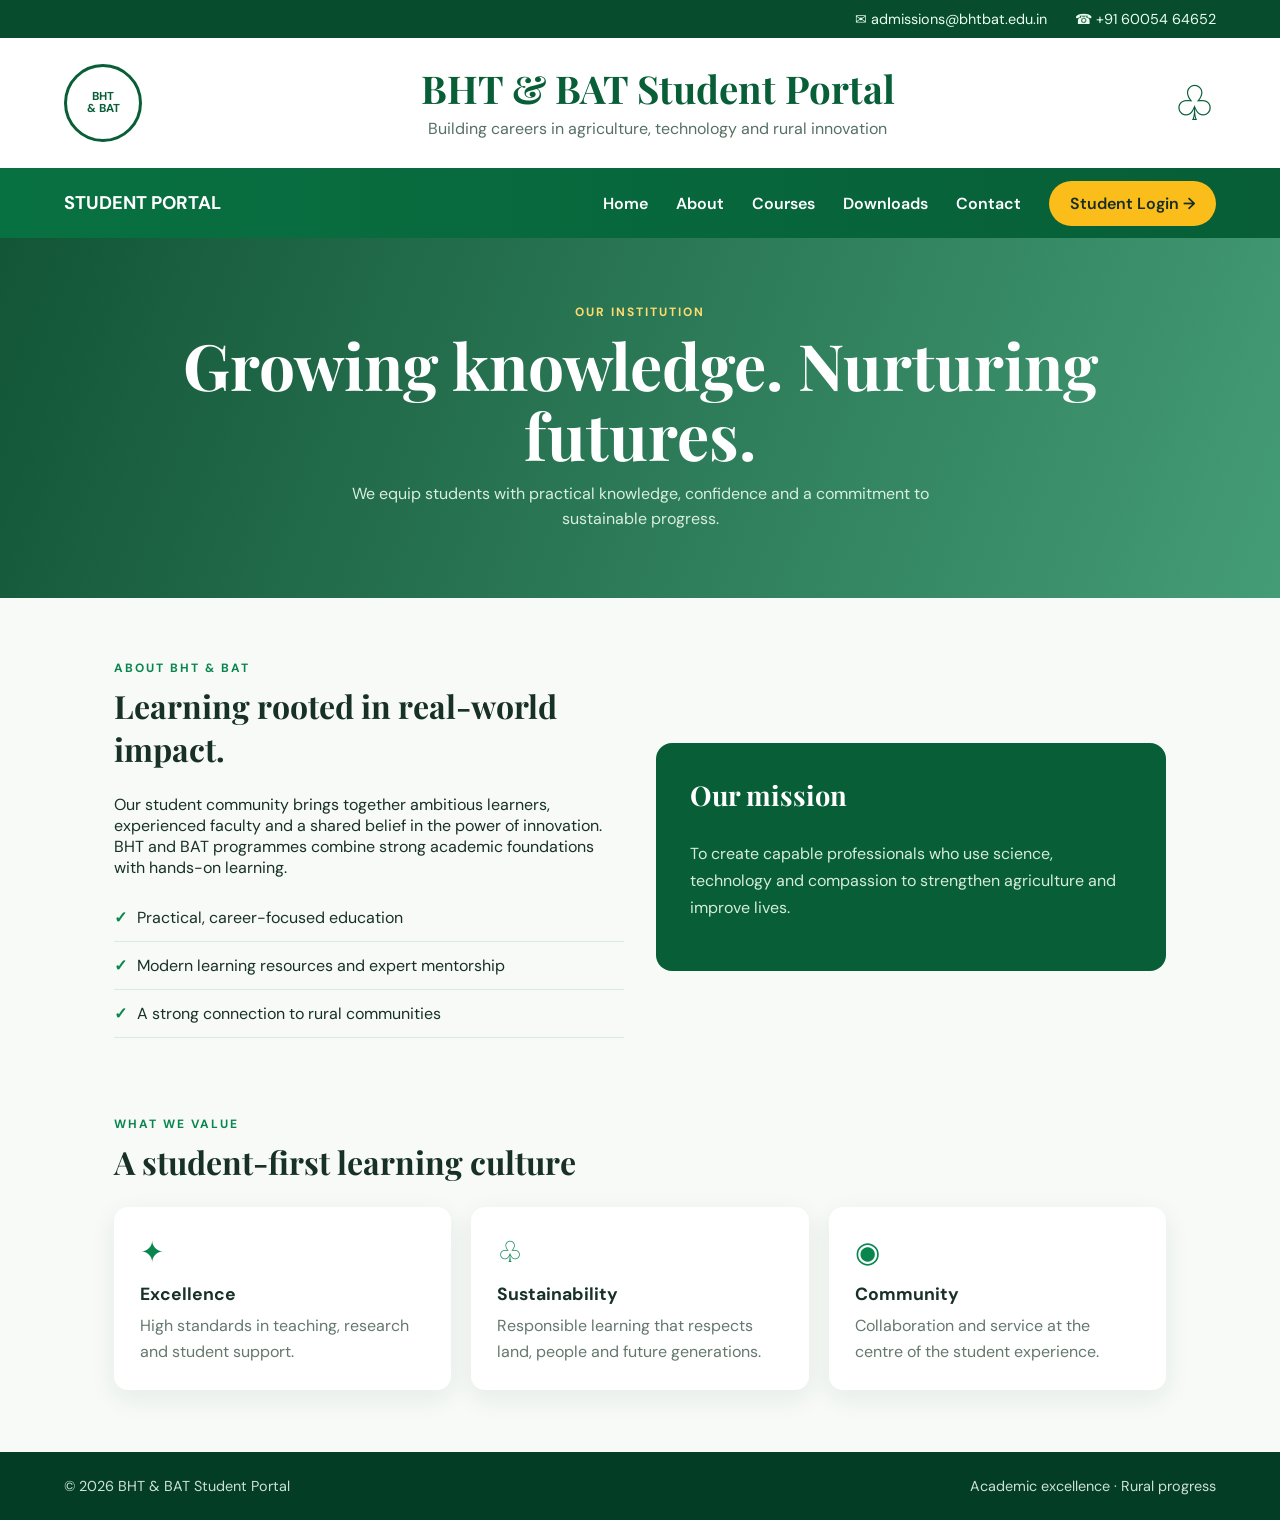
==== about.html @ e2e31b8a "Added Pages" ====
<!doctype html><html lang="en"><head><meta charset="UTF-8"><meta name="viewport" content="width=device-width,initial-scale=1.0"><title>About | BHT & BAT Portal</title><link rel="stylesheet" href="portal.css"></head><body><div class="topbar"><span>✉ admissions@bhtbat.edu.in</span><span>☎ +91 60054 64652</span></div><header><div class="seal">BHT<br>&amp; BAT</div><div class="brand"><h1>BHT &amp; BAT Student Portal</h1><p>Building careers in agriculture, technology and rural innovation</p></div><div class="agri">♧</div></header><nav><div class="portal-name">STUDENT PORTAL</div><a href="index.html">Home</a><a href="about.html">About</a><a href="courses.html">Courses</a><a href="downloads.html">Downloads</a><a href="contact.html">Contact</a><a class="login" href="login.html">Student Login →</a></nav><section class="page-hero"><div class="eyebrow">Our institution</div><h2>Growing knowledge. Nurturing futures.</h2><p>We equip students with practical knowledge, confidence and a commitment to sustainable progress.</p></section><main><section class="split"><div><div class="label">About BHT & BAT</div><h2 class="title">Learning rooted in real-world impact.</h2><p>Our student community brings together ambitious learners, experienced faculty and a shared belief in the power of innovation. BHT and BAT programmes combine strong academic foundations with hands-on learning.</p><ul class="list"><li>Practical, career-focused education</li><li>Modern learning resources and expert mentorship</li><li>A strong connection to rural communities</li></ul></div><aside class="feature"><h3>Our mission</h3><p>To create capable professionals who use science, technology and compassion to strengthen agriculture and improve lives.</p></aside></section><section style="margin-top:62px"><div class="label">What we value</div><h2 class="title">A student-first learning culture</h2><div class="grid"><article class="card"><div class="icon">✦</div><h3>Excellence</h3><p>High standards in teaching, research and student support.</p></article><article class="card"><div class="icon">♧</div><h3>Sustainability</h3><p>Responsible learning that respects land, people and future generations.</p></article><article class="card"><div class="icon">◉</div><h3>Community</h3><p>Collaboration and service at the centre of the student experience.</p></article></div></section></main><footer><span>© 2026 BHT & BAT Student Portal</span><span>Academic excellence · Rural progress</span></footer></body></html>
---- portal.css ----
@import url('https://fonts.googleapis.com/css2?family=DM+Sans:wght@400;500;600;700&family=Playfair+Display:wght@600;700&display=swap');
:root{--forest:#075e37;--deep:#064c2d;--green:#09864e;--mint:#e9f6ed;--gold:#fbbd19;--ink:#183128;--paper:#f7faf7}*{box-sizing:border-box}body{margin:0;background:var(--paper);color:var(--ink);font-family:'DM Sans',sans-serif}.topbar{background:var(--deep);color:#eafff1;padding:10px max(5vw,28px);display:flex;justify-content:flex-end;gap:28px;font-size:.9rem}.topbar span{display:flex;gap:7px}header{min-height:130px;padding:20px max(5vw,28px);background:#fff;display:flex;align-items:center;justify-content:space-between}.seal{width:78px;height:78px;border:3px solid var(--forest);border-radius:50%;display:grid;place-items:center;text-align:center;color:var(--forest);font-size:.72rem;line-height:1.05;font-weight:700}.brand{text-align:center}.brand h1{margin:0;color:var(--forest);font:700 clamp(1.45rem,3vw,2.45rem)/1.1 'Playfair Display',serif}.brand p{margin:8px 0 0;color:#567064}.agri{font-size:3rem;color:var(--forest)}nav{background:linear-gradient(90deg,#087142,#075e37);padding:0 max(5vw,28px);min-height:70px;display:flex;align-items:center;gap:28px;color:#fff}.portal-name{margin-right:auto;font-size:1.15rem;font-weight:700}nav a{color:#fff;text-decoration:none;font-weight:600}.login{background:var(--gold);color:#172e24;padding:12px 21px;border-radius:999px}.page-hero{padding:66px max(5vw,28px);background:linear-gradient(110deg,#064c2df2,#087d4bbf),url('https://images.unsplash.com/photo-1500076656116-558758c1?auto=format&fit=crop&w=1800&q=80') center/cover;color:#fff;text-align:center}.page-hero .eyebrow{color:#ffdb70;text-transform:uppercase;letter-spacing:2px;font-size:.75rem;font-weight:700}.page-hero h2{font:700 clamp(2.4rem,5vw,4rem)/1.1 'Playfair Display',serif;margin:10px 0}.page-hero p{max-width:650px;margin:auto;color:#d8eee0;line-height:1.6}main{max-width:1100px;margin:auto;padding:62px 24px}.label{color:var(--green);text-transform:uppercase;letter-spacing:2px;font-weight:700;font-size:.75rem}.title{font:700 2rem 'Playfair Display',serif;margin:8px 0 24px}.grid{display:grid;grid-template-columns:repeat(3,1fr);gap:20px}.card{background:#fff;padding:26px;border-radius:14px;box-shadow:0 8px 26px #17442a14}.card .icon{font-size:1.8rem;color:var(--green)}.card h3{margin:12px 0 8px;font-size:1.1rem}.card p{margin:0;color:#64786d;line-height:1.6}.split{display:grid;grid-template-columns:1fr 1fr;gap:32px;align-items:center}.feature{background:var(--forest);padding:34px;border-radius:16px;color:white}.feature h3{font:700 1.7rem 'Playfair Display',serif;margin-top:0}.feature p{color:#d6ecdc;line-height:1.7}.list{padding:0;list-style:none}.list li{padding:13px 0;border-bottom:1px solid #dce9e0}.list li:before{content:'✓';color:var(--green);font-weight:700;margin-right:10px}.course{border-top:5px solid var(--green)}.course.gold{border-color:var(--gold)}.course ul{padding-left:18px;color:#64786d;line-height:1.8}.download{display:flex;align-items:center;gap:17px}.download .file{width:48px;height:52px;display:grid;place-items:center;border-radius:8px;background:var(--mint);color:var(--forest);font-weight:700;font-size:.78rem}.download a{margin-left:auto;color:var(--forest);font-weight:700;text-decoration:none}.form{background:#fff;padding:30px;border-radius:15px;box-shadow:0 8px 26px #17442a14}.form label{display:block;font-weight:600;margin:13px 0 7px}.form input,.form textarea,.form select{width:100%;padding:13px;border:1px solid #d6e2d9;border-radius:8px;font:inherit}.form textarea{min-height:120px}.btn{margin-top:18px;background:var(--gold);border:0;border-radius:8px;padding:13px 22px;font:700 1rem 'DM Sans';color:#172e24;cursor:pointer}.login-wrap{max-width:470px;margin:0 auto}.login-card{background:#fff;padding:38px;border-radius:16px;box-shadow:0 13px 35px #17442a1e;text-align:center}.login-card .round{width:66px;height:66px;border-radius:50%;background:var(--mint);color:var(--forest);display:grid;place-items:center;margin:0 auto 15px;font-size:1.8rem}.login-card h3{font:700 1.75rem 'Playfair Display',serif;margin:0 0 7px}.login-card p{color:#718379;margin-bottom:22px}.login-card .form{text-align:left;padding:0;box-shadow:none}.login-card .btn{width:100%}.small-link{display:block;color:var(--green);font-size:.88rem;text-align:center;margin-top:17px;text-decoration:none}footer{padding:25px max(5vw,28px);background:#043d26;color:#cce2d4;display:flex;justify-content:space-between;font-size:.9rem}@media(max-width:750px){.grid,.split{grid-template-columns:1fr}.topbar{justify-content:center;font-size:.75rem;gap:12px}.agri{display:none}.brand p{display:none}nav{padding:14px 24px;flex-wrap:wrap;gap:14px}.portal-name{width:100%}nav a:not(.login){font-size:.84rem}footer{display:block;line-height:2}}
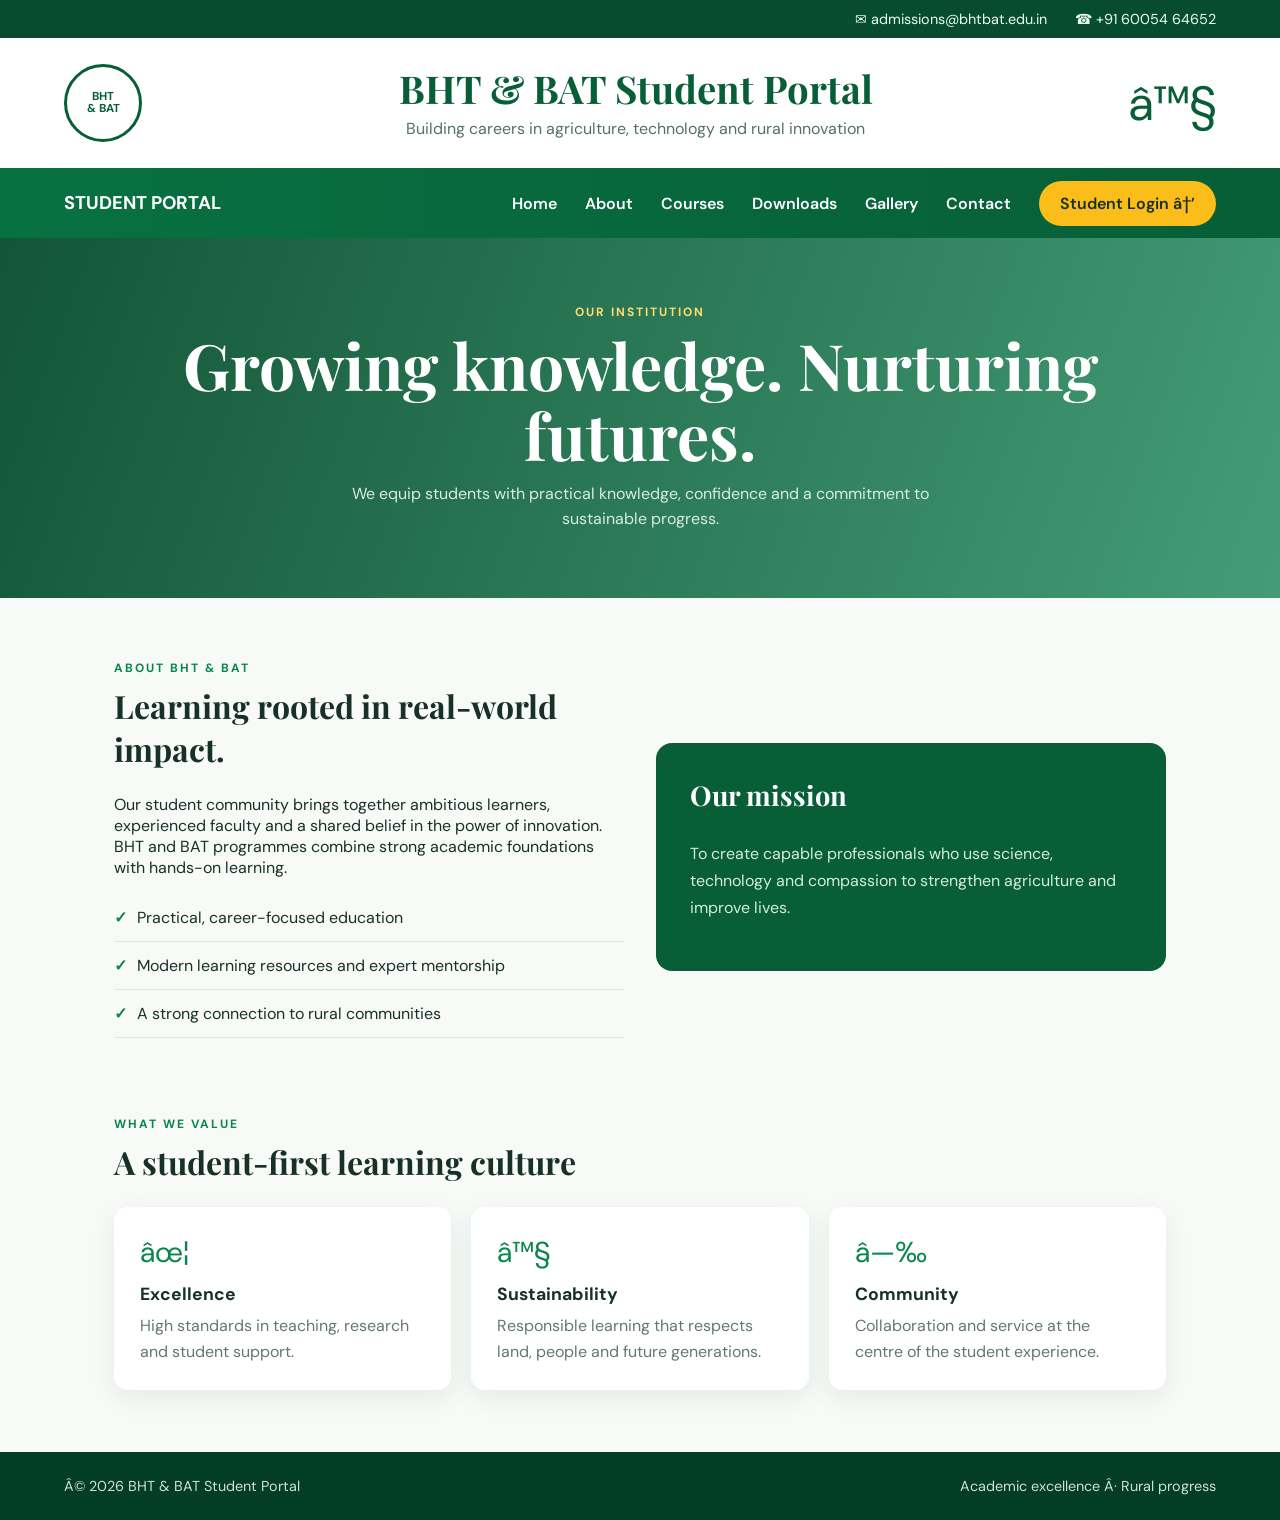
==== commit ddda15b5: "Database Created" ====
--- a/about.html
+++ b/about.html
@@ -1 +1,3 @@
-<!doctype html><html lang="en"><head><meta charset="UTF-8"><meta name="viewport" content="width=device-width,initial-scale=1.0"><title>About | BHT & BAT Portal</title><link rel="stylesheet" href="portal.css"></head><body><div class="topbar"><span>✉ admissions@bhtbat.edu.in</span><span>☎ +91 60054 64652</span></div><header><div class="seal">BHT<br>&amp; BAT</div><div class="brand"><h1>BHT &amp; BAT Student Portal</h1><p>Building careers in agriculture, technology and rural innovation</p></div><div class="agri">♧</div></header><nav><div class="portal-name">STUDENT PORTAL</div><a href="index.html">Home</a><a href="about.html">About</a><a href="courses.html">Courses</a><a href="downloads.html">Downloads</a><a href="contact.html">Contact</a><a class="login" href="login.html">Student Login →</a></nav><section class="page-hero"><div class="eyebrow">Our institution</div><h2>Growing knowledge. Nurturing futures.</h2><p>We equip students with practical knowledge, confidence and a commitment to sustainable progress.</p></section><main><section class="split"><div><div class="label">About BHT & BAT</div><h2 class="title">Learning rooted in real-world impact.</h2><p>Our student community brings together ambitious learners, experienced faculty and a shared belief in the power of innovation. BHT and BAT programmes combine strong academic foundations with hands-on learning.</p><ul class="list"><li>Practical, career-focused education</li><li>Modern learning resources and expert mentorship</li><li>A strong connection to rural communities</li></ul></div><aside class="feature"><h3>Our mission</h3><p>To create capable professionals who use science, technology and compassion to strengthen agriculture and improve lives.</p></aside></section><section style="margin-top:62px"><div class="label">What we value</div><h2 class="title">A student-first learning culture</h2><div class="grid"><article class="card"><div class="icon">✦</div><h3>Excellence</h3><p>High standards in teaching, research and student support.</p></article><article class="card"><div class="icon">♧</div><h3>Sustainability</h3><p>Responsible learning that respects land, people and future generations.</p></article><article class="card"><div class="icon">◉</div><h3>Community</h3><p>Collaboration and service at the centre of the student experience.</p></article></div></section></main><footer><span>© 2026 BHT & BAT Student Portal</span><span>Academic excellence · Rural progress</span></footer></body></html>
+﻿<!doctype html><html lang="en"><head><meta charset="UTF-8"><meta name="viewport" content="width=device-width,initial-scale=1.0"><title>About | BHT & BAT Portal</title><link rel="stylesheet" href="portal.css"></head><body><div class="topbar"><span>&#9993; admissions@bhtbat.edu.in</span><span>&#9742; +91 60054 64652</span></div><header><div class="seal">BHT<br>&amp; BAT</div><div class="brand"><h1>BHT &amp; BAT Student Portal</h1><p>Building careers in agriculture, technology and rural innovation</p></div><div class="agri">â™§</div></header><nav><div class="portal-name">STUDENT PORTAL</div><a href="index.html">Home</a><a href="about.html">About</a><a href="courses.html">Courses</a><a href="downloads.html">Downloads</a><a href="gallery.html">Gallery</a><a href="contact.html">Contact</a><a class="login" href="login.html">Student Login â†’</a></nav><section class="page-hero"><div class="eyebrow">Our institution</div><h2>Growing knowledge. Nurturing futures.</h2><p>We equip students with practical knowledge, confidence and a commitment to sustainable progress.</p></section><main><section class="split"><div><div class="label">About BHT & BAT</div><h2 class="title">Learning rooted in real-world impact.</h2><p>Our student community brings together ambitious learners, experienced faculty and a shared belief in the power of innovation. BHT and BAT programmes combine strong academic foundations with hands-on learning.</p><ul class="list"><li>Practical, career-focused education</li><li>Modern learning resources and expert mentorship</li><li>A strong connection to rural communities</li></ul></div><aside class="feature"><h3>Our mission</h3><p>To create capable professionals who use science, technology and compassion to strengthen agriculture and improve lives.</p></aside></section><section style="margin-top:62px"><div class="label">What we value</div><h2 class="title">A student-first learning culture</h2><div class="grid"><article class="card"><div class="icon">âœ¦</div><h3>Excellence</h3><p>High standards in teaching, research and student support.</p></article><article class="card"><div class="icon">â™§</div><h3>Sustainability</h3><p>Responsible learning that respects land, people and future generations.</p></article><article class="card"><div class="icon">â—‰</div><h3>Community</h3><p>Collaboration and service at the centre of the student experience.</p></article></div></section></main><footer><span>Â© 2026 BHT & BAT Student Portal</span><span>Academic excellence Â· Rural progress</span></footer></body></html>
+
+
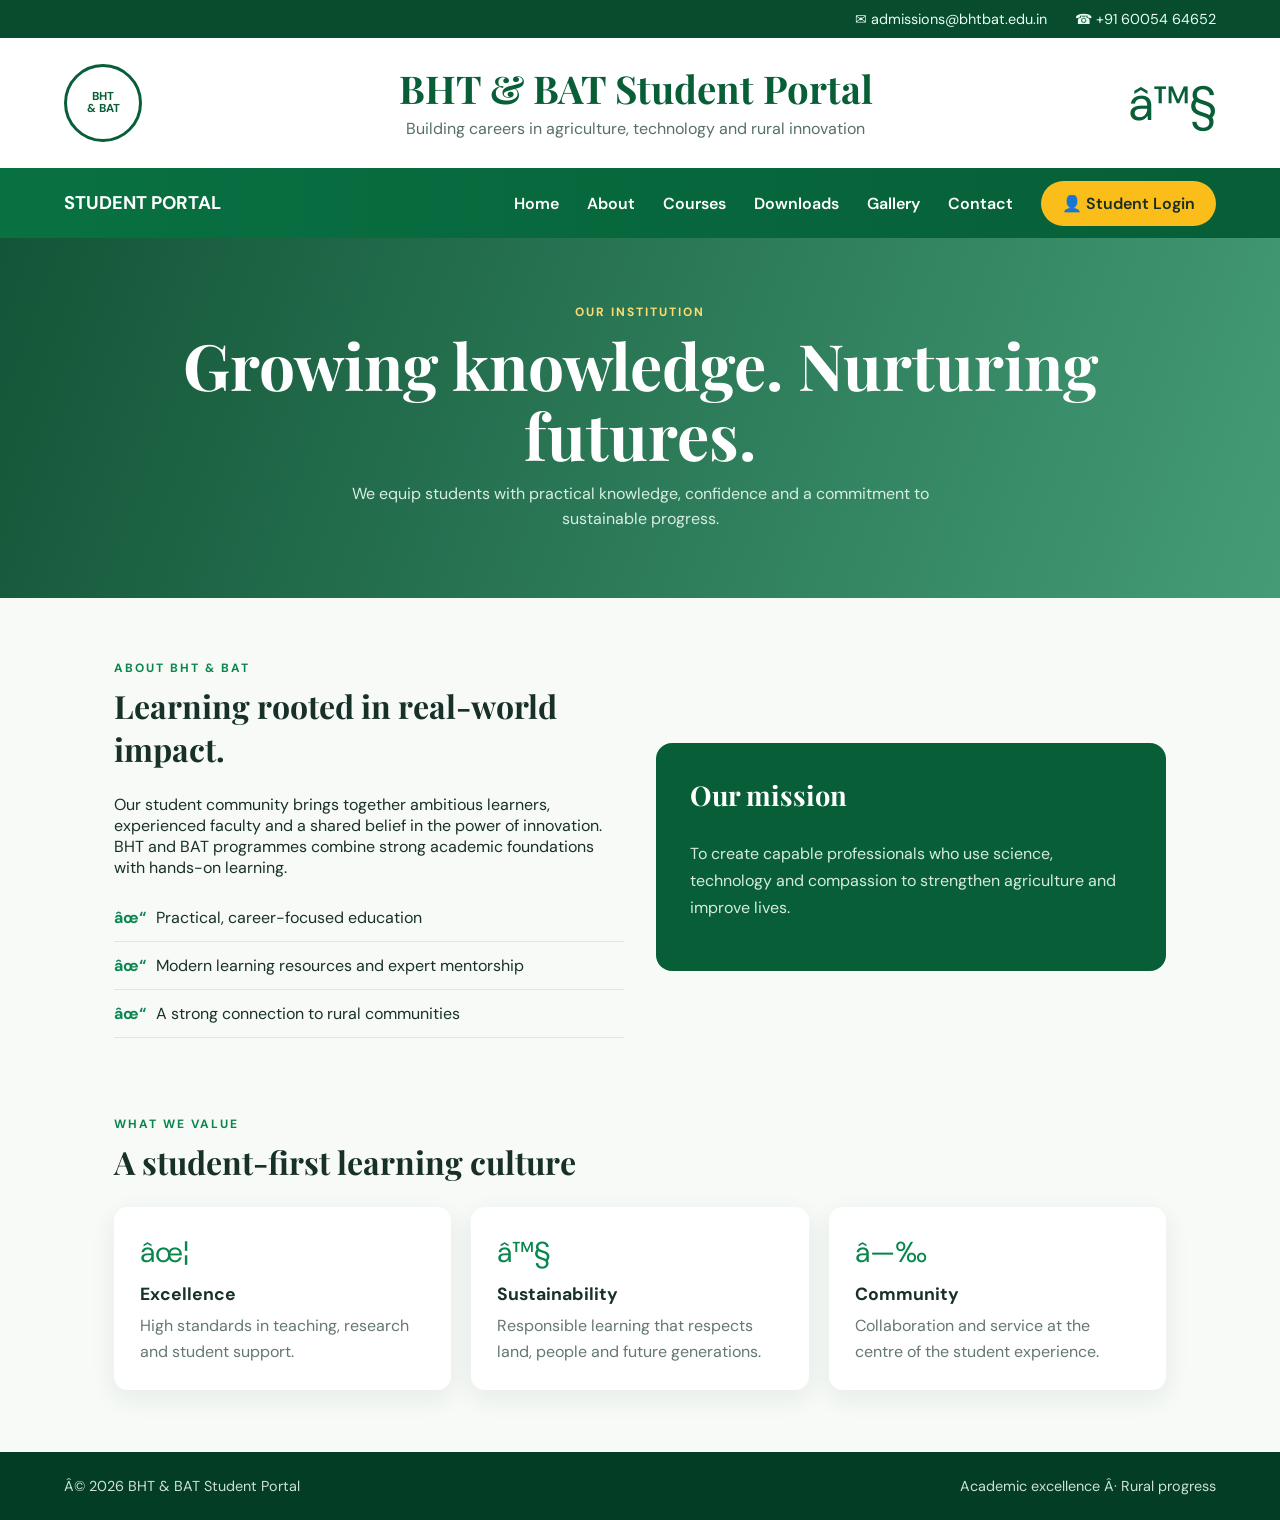
==== commit a3b96659: "SYMBOL CHANGE IN STUDENT" ====
--- a/about.html
+++ b/about.html
@@ -1,3 +1,5 @@
-﻿<!doctype html><html lang="en"><head><meta charset="UTF-8"><meta name="viewport" content="width=device-width,initial-scale=1.0"><title>About | BHT & BAT Portal</title><link rel="stylesheet" href="portal.css"></head><body><div class="topbar"><span>&#9993; admissions@bhtbat.edu.in</span><span>&#9742; +91 60054 64652</span></div><header><div class="seal">BHT<br>&amp; BAT</div><div class="brand"><h1>BHT &amp; BAT Student Portal</h1><p>Building careers in agriculture, technology and rural innovation</p></div><div class="agri">â™§</div></header><nav><div class="portal-name">STUDENT PORTAL</div><a href="index.html">Home</a><a href="about.html">About</a><a href="courses.html">Courses</a><a href="downloads.html">Downloads</a><a href="gallery.html">Gallery</a><a href="contact.html">Contact</a><a class="login" href="login.html">Student Login â†’</a></nav><section class="page-hero"><div class="eyebrow">Our institution</div><h2>Growing knowledge. Nurturing futures.</h2><p>We equip students with practical knowledge, confidence and a commitment to sustainable progress.</p></section><main><section class="split"><div><div class="label">About BHT & BAT</div><h2 class="title">Learning rooted in real-world impact.</h2><p>Our student community brings together ambitious learners, experienced faculty and a shared belief in the power of innovation. BHT and BAT programmes combine strong academic foundations with hands-on learning.</p><ul class="list"><li>Practical, career-focused education</li><li>Modern learning resources and expert mentorship</li><li>A strong connection to rural communities</li></ul></div><aside class="feature"><h3>Our mission</h3><p>To create capable professionals who use science, technology and compassion to strengthen agriculture and improve lives.</p></aside></section><section style="margin-top:62px"><div class="label">What we value</div><h2 class="title">A student-first learning culture</h2><div class="grid"><article class="card"><div class="icon">âœ¦</div><h3>Excellence</h3><p>High standards in teaching, research and student support.</p></article><article class="card"><div class="icon">â™§</div><h3>Sustainability</h3><p>Responsible learning that respects land, people and future generations.</p></article><article class="card"><div class="icon">â—‰</div><h3>Community</h3><p>Collaboration and service at the centre of the student experience.</p></article></div></section></main><footer><span>Â© 2026 BHT & BAT Student Portal</span><span>Academic excellence Â· Rural progress</span></footer></body></html>
+﻿<!doctype html><html lang="en"><head><meta charset="UTF-8"><meta name="viewport" content="width=device-width,initial-scale=1.0"><title>About | BHT & BAT Portal</title><link rel="stylesheet" href="portal.css"></head><body><div class="topbar"><span>&#9993; admissions@bhtbat.edu.in</span><span>&#9742; +91 60054 64652</span></div><header><div class="seal">BHT<br>&amp; BAT</div><div class="brand"><h1>BHT &amp; BAT Student Portal</h1><p>Building careers in agriculture, technology and rural innovation</p></div><div class="agri">â™§</div></header><nav><div class="portal-name">STUDENT PORTAL</div><a href="index.html">Home</a><a href="about.html">About</a><a href="courses.html">Courses</a><a href="downloads.html">Downloads</a><a href="gallery.html">Gallery</a><a href="contact.html">Contact</a><a class="login" href="login.html">&#128100; Student Login</a></nav><section class="page-hero"><div class="eyebrow">Our institution</div><h2>Growing knowledge. Nurturing futures.</h2><p>We equip students with practical knowledge, confidence and a commitment to sustainable progress.</p></section><main><section class="split"><div><div class="label">About BHT & BAT</div><h2 class="title">Learning rooted in real-world impact.</h2><p>Our student community brings together ambitious learners, experienced faculty and a shared belief in the power of innovation. BHT and BAT programmes combine strong academic foundations with hands-on learning.</p><ul class="list"><li>Practical, career-focused education</li><li>Modern learning resources and expert mentorship</li><li>A strong connection to rural communities</li></ul></div><aside class="feature"><h3>Our mission</h3><p>To create capable professionals who use science, technology and compassion to strengthen agriculture and improve lives.</p></aside></section><section style="margin-top:62px"><div class="label">What we value</div><h2 class="title">A student-first learning culture</h2><div class="grid"><article class="card"><div class="icon">âœ¦</div><h3>Excellence</h3><p>High standards in teaching, research and student support.</p></article><article class="card"><div class="icon">â™§</div><h3>Sustainability</h3><p>Responsible learning that respects land, people and future generations.</p></article><article class="card"><div class="icon">â—‰</div><h3>Community</h3><p>Collaboration and service at the centre of the student experience.</p></article></div></section></main><footer><span>Â© 2026 BHT & BAT Student Portal</span><span>Academic excellence Â· Rural progress</span></footer></body></html>
 
 
+
+
--- a/portal.css
+++ b/portal.css
@@ -1,2 +1,3 @@
-@import url('https://fonts.googleapis.com/css2?family=DM+Sans:wght@400;500;600;700&family=Playfair+Display:wght@600;700&display=swap');
-:root{--forest:#075e37;--deep:#064c2d;--green:#09864e;--mint:#e9f6ed;--gold:#fbbd19;--ink:#183128;--paper:#f7faf7}*{box-sizing:border-box}body{margin:0;background:var(--paper);color:var(--ink);font-family:'DM Sans',sans-serif}.topbar{background:var(--deep);color:#eafff1;padding:10px max(5vw,28px);display:flex;justify-content:flex-end;gap:28px;font-size:.9rem}.topbar span{display:flex;gap:7px}header{min-height:130px;padding:20px max(5vw,28px);background:#fff;display:flex;align-items:center;justify-content:space-between}.seal{width:78px;height:78px;border:3px solid var(--forest);border-radius:50%;display:grid;place-items:center;text-align:center;color:var(--forest);font-size:.72rem;line-height:1.05;font-weight:700}.brand{text-align:center}.brand h1{margin:0;color:var(--forest);font:700 clamp(1.45rem,3vw,2.45rem)/1.1 'Playfair Display',serif}.brand p{margin:8px 0 0;color:#567064}.agri{font-size:3rem;color:var(--forest)}nav{background:linear-gradient(90deg,#087142,#075e37);padding:0 max(5vw,28px);min-height:70px;display:flex;align-items:center;gap:28px;color:#fff}.portal-name{margin-right:auto;font-size:1.15rem;font-weight:700}nav a{color:#fff;text-decoration:none;font-weight:600}.login{background:var(--gold);color:#172e24;padding:12px 21px;border-radius:999px}.page-hero{padding:66px max(5vw,28px);background:linear-gradient(110deg,#064c2df2,#087d4bbf),url('https://images.unsplash.com/photo-1500076656116-558758c1?auto=format&fit=crop&w=1800&q=80') center/cover;color:#fff;text-align:center}.page-hero .eyebrow{color:#ffdb70;text-transform:uppercase;letter-spacing:2px;font-size:.75rem;font-weight:700}.page-hero h2{font:700 clamp(2.4rem,5vw,4rem)/1.1 'Playfair Display',serif;margin:10px 0}.page-hero p{max-width:650px;margin:auto;color:#d8eee0;line-height:1.6}main{max-width:1100px;margin:auto;padding:62px 24px}.label{color:var(--green);text-transform:uppercase;letter-spacing:2px;font-weight:700;font-size:.75rem}.title{font:700 2rem 'Playfair Display',serif;margin:8px 0 24px}.grid{display:grid;grid-template-columns:repeat(3,1fr);gap:20px}.card{background:#fff;padding:26px;border-radius:14px;box-shadow:0 8px 26px #17442a14}.card .icon{font-size:1.8rem;color:var(--green)}.card h3{margin:12px 0 8px;font-size:1.1rem}.card p{margin:0;color:#64786d;line-height:1.6}.split{display:grid;grid-template-columns:1fr 1fr;gap:32px;align-items:center}.feature{background:var(--forest);padding:34px;border-radius:16px;color:white}.feature h3{font:700 1.7rem 'Playfair Display',serif;margin-top:0}.feature p{color:#d6ecdc;line-height:1.7}.list{padding:0;list-style:none}.list li{padding:13px 0;border-bottom:1px solid #dce9e0}.list li:before{content:'✓';color:var(--green);font-weight:700;margin-right:10px}.course{border-top:5px solid var(--green)}.course.gold{border-color:var(--gold)}.course ul{padding-left:18px;color:#64786d;line-height:1.8}.download{display:flex;align-items:center;gap:17px}.download .file{width:48px;height:52px;display:grid;place-items:center;border-radius:8px;background:var(--mint);color:var(--forest);font-weight:700;font-size:.78rem}.download a{margin-left:auto;color:var(--forest);font-weight:700;text-decoration:none}.form{background:#fff;padding:30px;border-radius:15px;box-shadow:0 8px 26px #17442a14}.form label{display:block;font-weight:600;margin:13px 0 7px}.form input,.form textarea,.form select{width:100%;padding:13px;border:1px solid #d6e2d9;border-radius:8px;font:inherit}.form textarea{min-height:120px}.btn{margin-top:18px;background:var(--gold);border:0;border-radius:8px;padding:13px 22px;font:700 1rem 'DM Sans';color:#172e24;cursor:pointer}.login-wrap{max-width:470px;margin:0 auto}.login-card{background:#fff;padding:38px;border-radius:16px;box-shadow:0 13px 35px #17442a1e;text-align:center}.login-card .round{width:66px;height:66px;border-radius:50%;background:var(--mint);color:var(--forest);display:grid;place-items:center;margin:0 auto 15px;font-size:1.8rem}.login-card h3{font:700 1.75rem 'Playfair Display',serif;margin:0 0 7px}.login-card p{color:#718379;margin-bottom:22px}.login-card .form{text-align:left;padding:0;box-shadow:none}.login-card .btn{width:100%}.small-link{display:block;color:var(--green);font-size:.88rem;text-align:center;margin-top:17px;text-decoration:none}footer{padding:25px max(5vw,28px);background:#043d26;color:#cce2d4;display:flex;justify-content:space-between;font-size:.9rem}@media(max-width:750px){.grid,.split{grid-template-columns:1fr}.topbar{justify-content:center;font-size:.75rem;gap:12px}.agri{display:none}.brand p{display:none}nav{padding:14px 24px;flex-wrap:wrap;gap:14px}.portal-name{width:100%}nav a:not(.login){font-size:.84rem}footer{display:block;line-height:2}}
+﻿@import url('https://fonts.googleapis.com/css2?family=DM+Sans:wght@400;500;600;700&family=Playfair+Display:wght@600;700&display=swap');
+:root{--forest:#075e37;--deep:#064c2d;--green:#09864e;--mint:#e9f6ed;--gold:#fbbd19;--ink:#183128;--paper:#f7faf7}*{box-sizing:border-box}body{margin:0;background:var(--paper);color:var(--ink);font-family:'DM Sans',sans-serif}.topbar{background:var(--deep);color:#eafff1;padding:10px max(5vw,28px);display:flex;justify-content:flex-end;gap:28px;font-size:.9rem}.topbar span{display:flex;gap:7px}header{min-height:130px;padding:20px max(5vw,28px);background:#fff;display:flex;align-items:center;justify-content:space-between}.seal{width:78px;height:78px;border:3px solid var(--forest);border-radius:50%;display:grid;place-items:center;text-align:center;color:var(--forest);font-size:.72rem;line-height:1.05;font-weight:700}.brand{text-align:center}.brand h1{margin:0;color:var(--forest);font:700 clamp(1.45rem,3vw,2.45rem)/1.1 'Playfair Display',serif}.brand p{margin:8px 0 0;color:#567064}.agri{font-size:3rem;color:var(--forest)}nav{background:linear-gradient(90deg,#087142,#075e37);padding:0 max(5vw,28px);min-height:70px;display:flex;align-items:center;gap:28px;color:#fff}.portal-name{margin-right:auto;font-size:1.15rem;font-weight:700}nav a{color:#fff;text-decoration:none;font-weight:600}.login{background:var(--gold);color:#172e24;padding:12px 21px;border-radius:999px;white-space:nowrap;display:inline-flex;align-items:center;justify-content:center}.page-hero{padding:66px max(5vw,28px);background:linear-gradient(110deg,#064c2df2,#087d4bbf),url('https://images.unsplash.com/photo-1500076656116-558758c1?auto=format&fit=crop&w=1800&q=80') center/cover;color:#fff;text-align:center}.page-hero .eyebrow{color:#ffdb70;text-transform:uppercase;letter-spacing:2px;font-size:.75rem;font-weight:700}.page-hero h2{font:700 clamp(2.4rem,5vw,4rem)/1.1 'Playfair Display',serif;margin:10px 0}.page-hero p{max-width:650px;margin:auto;color:#d8eee0;line-height:1.6}main{max-width:1100px;margin:auto;padding:62px 24px}.label{color:var(--green);text-transform:uppercase;letter-spacing:2px;font-weight:700;font-size:.75rem}.title{font:700 2rem 'Playfair Display',serif;margin:8px 0 24px}.grid{display:grid;grid-template-columns:repeat(3,1fr);gap:20px}.card{background:#fff;padding:26px;border-radius:14px;box-shadow:0 8px 26px #17442a14}.card .icon{font-size:1.8rem;color:var(--green)}.card h3{margin:12px 0 8px;font-size:1.1rem}.card p{margin:0;color:#64786d;line-height:1.6}.split{display:grid;grid-template-columns:1fr 1fr;gap:32px;align-items:center}.feature{background:var(--forest);padding:34px;border-radius:16px;color:white}.feature h3{font:700 1.7rem 'Playfair Display',serif;margin-top:0}.feature p{color:#d6ecdc;line-height:1.7}.list{padding:0;list-style:none}.list li{padding:13px 0;border-bottom:1px solid #dce9e0}.list li:before{content:'âœ“';color:var(--green);font-weight:700;margin-right:10px}.course{border-top:5px solid var(--green)}.course.gold{border-color:var(--gold)}.course ul{padding-left:18px;color:#64786d;line-height:1.8}.download{display:flex;align-items:center;gap:17px}.download .file{width:48px;height:52px;display:grid;place-items:center;border-radius:8px;background:var(--mint);color:var(--forest);font-weight:700;font-size:.78rem}.download a{margin-left:auto;color:var(--forest);font-weight:700;text-decoration:none}.form{background:#fff;padding:30px;border-radius:15px;box-shadow:0 8px 26px #17442a14}.form label{display:block;font-weight:600;margin:13px 0 7px}.form input,.form textarea,.form select{width:100%;padding:13px;border:1px solid #d6e2d9;border-radius:8px;font:inherit}.form textarea{min-height:120px}.btn{margin-top:18px;background:var(--gold);border:0;border-radius:8px;padding:13px 22px;font:700 1rem 'DM Sans';color:#172e24;cursor:pointer}.login-wrap{max-width:470px;margin:0 auto}.login-card{background:#fff;padding:38px;border-radius:16px;box-shadow:0 13px 35px #17442a1e;text-align:center}.login-card .round{width:66px;height:66px;border-radius:50%;background:var(--mint);color:var(--forest);display:grid;place-items:center;margin:0 auto 15px;font-size:1.8rem}.login-card h3{font:700 1.75rem 'Playfair Display',serif;margin:0 0 7px}.login-card p{color:#718379;margin-bottom:22px}.login-card .form{text-align:left;padding:0;box-shadow:none}.login-card .btn{width:100%}.small-link{display:block;color:var(--green);font-size:.88rem;text-align:center;margin-top:17px;text-decoration:none}footer{padding:25px max(5vw,28px);background:#043d26;color:#cce2d4;display:flex;justify-content:space-between;font-size:.9rem}@media(max-width:750px){.grid,.split{grid-template-columns:1fr}.topbar{justify-content:center;font-size:.75rem;gap:12px}.agri{display:none}.brand p{display:none}nav{padding:14px 24px;flex-wrap:wrap;gap:14px}.portal-name{width:100%}nav a:not(.login){font-size:.84rem}footer{display:block;line-height:2}}
+
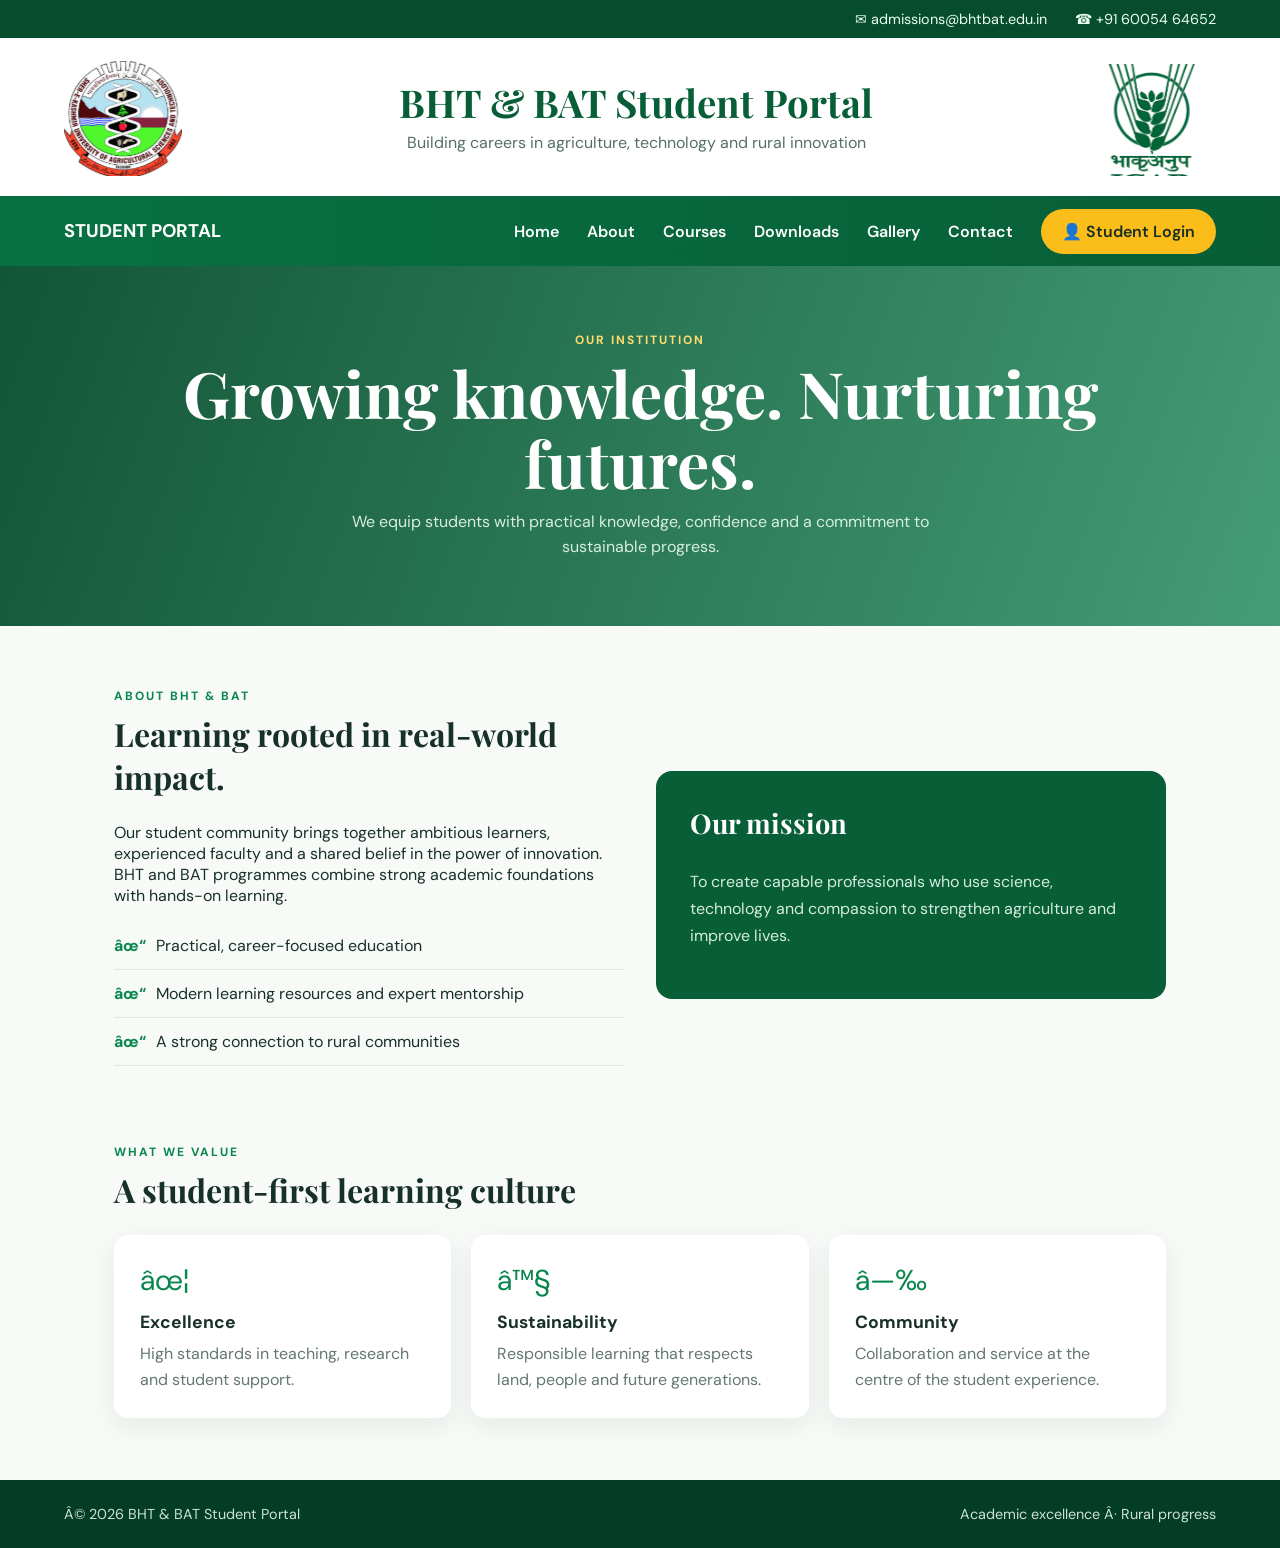
==== commit ef22a473: "logo change" ====
--- a/about.html
+++ b/about.html
@@ -1,5 +1,6 @@
-﻿<!doctype html><html lang="en"><head><meta charset="UTF-8"><meta name="viewport" content="width=device-width,initial-scale=1.0"><title>About | BHT & BAT Portal</title><link rel="stylesheet" href="portal.css"></head><body><div class="topbar"><span>&#9993; admissions@bhtbat.edu.in</span><span>&#9742; +91 60054 64652</span></div><header><div class="seal">BHT<br>&amp; BAT</div><div class="brand"><h1>BHT &amp; BAT Student Portal</h1><p>Building careers in agriculture, technology and rural innovation</p></div><div class="agri">â™§</div></header><nav><div class="portal-name">STUDENT PORTAL</div><a href="index.html">Home</a><a href="about.html">About</a><a href="courses.html">Courses</a><a href="downloads.html">Downloads</a><a href="gallery.html">Gallery</a><a href="contact.html">Contact</a><a class="login" href="login.html">&#128100; Student Login</a></nav><section class="page-hero"><div class="eyebrow">Our institution</div><h2>Growing knowledge. Nurturing futures.</h2><p>We equip students with practical knowledge, confidence and a commitment to sustainable progress.</p></section><main><section class="split"><div><div class="label">About BHT & BAT</div><h2 class="title">Learning rooted in real-world impact.</h2><p>Our student community brings together ambitious learners, experienced faculty and a shared belief in the power of innovation. BHT and BAT programmes combine strong academic foundations with hands-on learning.</p><ul class="list"><li>Practical, career-focused education</li><li>Modern learning resources and expert mentorship</li><li>A strong connection to rural communities</li></ul></div><aside class="feature"><h3>Our mission</h3><p>To create capable professionals who use science, technology and compassion to strengthen agriculture and improve lives.</p></aside></section><section style="margin-top:62px"><div class="label">What we value</div><h2 class="title">A student-first learning culture</h2><div class="grid"><article class="card"><div class="icon">âœ¦</div><h3>Excellence</h3><p>High standards in teaching, research and student support.</p></article><article class="card"><div class="icon">â™§</div><h3>Sustainability</h3><p>Responsible learning that respects land, people and future generations.</p></article><article class="card"><div class="icon">â—‰</div><h3>Community</h3><p>Collaboration and service at the centre of the student experience.</p></article></div></section></main><footer><span>Â© 2026 BHT & BAT Student Portal</span><span>Academic excellence Â· Rural progress</span></footer></body></html>
+﻿<!doctype html><html lang="en"><head><meta charset="UTF-8"><meta name="viewport" content="width=device-width,initial-scale=1.0"><title>About | BHT & BAT Portal</title><link rel="stylesheet" href="portal.css"></head><body><div class="topbar"><span>&#9993; admissions@bhtbat.edu.in</span><span>&#9742; +91 60054 64652</span></div><header><div class="official-logo skuast-logo" role="img" aria-label="SKUAST Kashmir logo"></div><div class="brand"><h1>BHT &amp; BAT Student Portal</h1><p>Building careers in agriculture, technology and rural innovation</p></div><div class="official-logo icar-logo" role="img" aria-label="ICAR logo"></div></header><nav><div class="portal-name">STUDENT PORTAL</div><a href="index.html">Home</a><a href="about.html">About</a><a href="courses.html">Courses</a><a href="downloads.html">Downloads</a><a href="gallery.html">Gallery</a><a href="contact.html">Contact</a><a class="login" href="login.html">&#128100; Student Login</a></nav><section class="page-hero"><div class="eyebrow">Our institution</div><h2>Growing knowledge. Nurturing futures.</h2><p>We equip students with practical knowledge, confidence and a commitment to sustainable progress.</p></section><main><section class="split"><div><div class="label">About BHT & BAT</div><h2 class="title">Learning rooted in real-world impact.</h2><p>Our student community brings together ambitious learners, experienced faculty and a shared belief in the power of innovation. BHT and BAT programmes combine strong academic foundations with hands-on learning.</p><ul class="list"><li>Practical, career-focused education</li><li>Modern learning resources and expert mentorship</li><li>A strong connection to rural communities</li></ul></div><aside class="feature"><h3>Our mission</h3><p>To create capable professionals who use science, technology and compassion to strengthen agriculture and improve lives.</p></aside></section><section style="margin-top:62px"><div class="label">What we value</div><h2 class="title">A student-first learning culture</h2><div class="grid"><article class="card"><div class="icon">âœ¦</div><h3>Excellence</h3><p>High standards in teaching, research and student support.</p></article><article class="card"><div class="icon">â™§</div><h3>Sustainability</h3><p>Responsible learning that respects land, people and future generations.</p></article><article class="card"><div class="icon">â—‰</div><h3>Community</h3><p>Collaboration and service at the centre of the student experience.</p></article></div></section></main><footer><span>Â© 2026 BHT & BAT Student Portal</span><span>Academic excellence Â· Rural progress</span></footer></body></html>
 
 
 
 
+
--- a/portal.css
+++ b/portal.css
@@ -1,3 +1,5 @@
 ﻿@import url('https://fonts.googleapis.com/css2?family=DM+Sans:wght@400;500;600;700&family=Playfair+Display:wght@600;700&display=swap');
-:root{--forest:#075e37;--deep:#064c2d;--green:#09864e;--mint:#e9f6ed;--gold:#fbbd19;--ink:#183128;--paper:#f7faf7}*{box-sizing:border-box}body{margin:0;background:var(--paper);color:var(--ink);font-family:'DM Sans',sans-serif}.topbar{background:var(--deep);color:#eafff1;padding:10px max(5vw,28px);display:flex;justify-content:flex-end;gap:28px;font-size:.9rem}.topbar span{display:flex;gap:7px}header{min-height:130px;padding:20px max(5vw,28px);background:#fff;display:flex;align-items:center;justify-content:space-between}.seal{width:78px;height:78px;border:3px solid var(--forest);border-radius:50%;display:grid;place-items:center;text-align:center;color:var(--forest);font-size:.72rem;line-height:1.05;font-weight:700}.brand{text-align:center}.brand h1{margin:0;color:var(--forest);font:700 clamp(1.45rem,3vw,2.45rem)/1.1 'Playfair Display',serif}.brand p{margin:8px 0 0;color:#567064}.agri{font-size:3rem;color:var(--forest)}nav{background:linear-gradient(90deg,#087142,#075e37);padding:0 max(5vw,28px);min-height:70px;display:flex;align-items:center;gap:28px;color:#fff}.portal-name{margin-right:auto;font-size:1.15rem;font-weight:700}nav a{color:#fff;text-decoration:none;font-weight:600}.login{background:var(--gold);color:#172e24;padding:12px 21px;border-radius:999px;white-space:nowrap;display:inline-flex;align-items:center;justify-content:center}.page-hero{padding:66px max(5vw,28px);background:linear-gradient(110deg,#064c2df2,#087d4bbf),url('https://images.unsplash.com/photo-1500076656116-558758c1?auto=format&fit=crop&w=1800&q=80') center/cover;color:#fff;text-align:center}.page-hero .eyebrow{color:#ffdb70;text-transform:uppercase;letter-spacing:2px;font-size:.75rem;font-weight:700}.page-hero h2{font:700 clamp(2.4rem,5vw,4rem)/1.1 'Playfair Display',serif;margin:10px 0}.page-hero p{max-width:650px;margin:auto;color:#d8eee0;line-height:1.6}main{max-width:1100px;margin:auto;padding:62px 24px}.label{color:var(--green);text-transform:uppercase;letter-spacing:2px;font-weight:700;font-size:.75rem}.title{font:700 2rem 'Playfair Display',serif;margin:8px 0 24px}.grid{display:grid;grid-template-columns:repeat(3,1fr);gap:20px}.card{background:#fff;padding:26px;border-radius:14px;box-shadow:0 8px 26px #17442a14}.card .icon{font-size:1.8rem;color:var(--green)}.card h3{margin:12px 0 8px;font-size:1.1rem}.card p{margin:0;color:#64786d;line-height:1.6}.split{display:grid;grid-template-columns:1fr 1fr;gap:32px;align-items:center}.feature{background:var(--forest);padding:34px;border-radius:16px;color:white}.feature h3{font:700 1.7rem 'Playfair Display',serif;margin-top:0}.feature p{color:#d6ecdc;line-height:1.7}.list{padding:0;list-style:none}.list li{padding:13px 0;border-bottom:1px solid #dce9e0}.list li:before{content:'âœ“';color:var(--green);font-weight:700;margin-right:10px}.course{border-top:5px solid var(--green)}.course.gold{border-color:var(--gold)}.course ul{padding-left:18px;color:#64786d;line-height:1.8}.download{display:flex;align-items:center;gap:17px}.download .file{width:48px;height:52px;display:grid;place-items:center;border-radius:8px;background:var(--mint);color:var(--forest);font-weight:700;font-size:.78rem}.download a{margin-left:auto;color:var(--forest);font-weight:700;text-decoration:none}.form{background:#fff;padding:30px;border-radius:15px;box-shadow:0 8px 26px #17442a14}.form label{display:block;font-weight:600;margin:13px 0 7px}.form input,.form textarea,.form select{width:100%;padding:13px;border:1px solid #d6e2d9;border-radius:8px;font:inherit}.form textarea{min-height:120px}.btn{margin-top:18px;background:var(--gold);border:0;border-radius:8px;padding:13px 22px;font:700 1rem 'DM Sans';color:#172e24;cursor:pointer}.login-wrap{max-width:470px;margin:0 auto}.login-card{background:#fff;padding:38px;border-radius:16px;box-shadow:0 13px 35px #17442a1e;text-align:center}.login-card .round{width:66px;height:66px;border-radius:50%;background:var(--mint);color:var(--forest);display:grid;place-items:center;margin:0 auto 15px;font-size:1.8rem}.login-card h3{font:700 1.75rem 'Playfair Display',serif;margin:0 0 7px}.login-card p{color:#718379;margin-bottom:22px}.login-card .form{text-align:left;padding:0;box-shadow:none}.login-card .btn{width:100%}.small-link{display:block;color:var(--green);font-size:.88rem;text-align:center;margin-top:17px;text-decoration:none}footer{padding:25px max(5vw,28px);background:#043d26;color:#cce2d4;display:flex;justify-content:space-between;font-size:.9rem}@media(max-width:750px){.grid,.split{grid-template-columns:1fr}.topbar{justify-content:center;font-size:.75rem;gap:12px}.agri{display:none}.brand p{display:none}nav{padding:14px 24px;flex-wrap:wrap;gap:14px}.portal-name{width:100%}nav a:not(.login){font-size:.84rem}footer{display:block;line-height:2}}
+:root{--forest:#075e37;--deep:#064c2d;--green:#09864e;--mint:#e9f6ed;--gold:#fbbd19;--ink:#183128;--paper:#f7faf7}*{box-sizing:border-box}body{margin:0;background:var(--paper);color:var(--ink);font-family:'DM Sans',sans-serif}.topbar{background:var(--deep);color:#eafff1;padding:10px max(5vw,28px);display:flex;justify-content:flex-end;gap:28px;font-size:.9rem}.topbar span{display:flex;gap:7px}header{min-height:130px;padding:20px max(5vw,28px);background:#fff;display:flex;align-items:center;justify-content:space-between}.seal{width:78px;height:78px;border:3px solid var(--forest);border-radius:50%;display:grid;place-items:center;text-align:center;color:var(--forest);font-size:.72rem;line-height:1.05;font-weight:700}.brand{text-align:center}.brand h1{margin:0;color:var(--forest);font:700 clamp(1.45rem,3vw,2.45rem)/1.1 'Playfair Display',serif}.brand p{margin:8px 0 0;color:#567064}.agri{font-size:3rem;color:var(--forest)}.official-logo{width:118px;height:118px;flex:0 0 auto;background-image:url("institution-logos-reference.png");background-repeat:no-repeat;background-size:1920px 943px}.skuast-logo{background-position:-176px -100px}.icar-logo{width:126px;background-position:-1600px -96px}nav{background:linear-gradient(90deg,#087142,#075e37);padding:0 max(5vw,28px);min-height:70px;display:flex;align-items:center;gap:28px;color:#fff}.portal-name{margin-right:auto;font-size:1.15rem;font-weight:700}nav a{color:#fff;text-decoration:none;font-weight:600}.login{background:var(--gold);color:#172e24;padding:12px 21px;border-radius:999px;white-space:nowrap;display:inline-flex;align-items:center;justify-content:center}.page-hero{padding:66px max(5vw,28px);background:linear-gradient(110deg,#064c2df2,#087d4bbf),url('https://images.unsplash.com/photo-1500076656116-558758c1?auto=format&fit=crop&w=1800&q=80') center/cover;color:#fff;text-align:center}.page-hero .eyebrow{color:#ffdb70;text-transform:uppercase;letter-spacing:2px;font-size:.75rem;font-weight:700}.page-hero h2{font:700 clamp(2.4rem,5vw,4rem)/1.1 'Playfair Display',serif;margin:10px 0}.page-hero p{max-width:650px;margin:auto;color:#d8eee0;line-height:1.6}main{max-width:1100px;margin:auto;padding:62px 24px}.label{color:var(--green);text-transform:uppercase;letter-spacing:2px;font-weight:700;font-size:.75rem}.title{font:700 2rem 'Playfair Display',serif;margin:8px 0 24px}.grid{display:grid;grid-template-columns:repeat(3,1fr);gap:20px}.card{background:#fff;padding:26px;border-radius:14px;box-shadow:0 8px 26px #17442a14}.card .icon{font-size:1.8rem;color:var(--green)}.card h3{margin:12px 0 8px;font-size:1.1rem}.card p{margin:0;color:#64786d;line-height:1.6}.split{display:grid;grid-template-columns:1fr 1fr;gap:32px;align-items:center}.feature{background:var(--forest);padding:34px;border-radius:16px;color:white}.feature h3{font:700 1.7rem 'Playfair Display',serif;margin-top:0}.feature p{color:#d6ecdc;line-height:1.7}.list{padding:0;list-style:none}.list li{padding:13px 0;border-bottom:1px solid #dce9e0}.list li:before{content:'âœ“';color:var(--green);font-weight:700;margin-right:10px}.course{border-top:5px solid var(--green)}.course.gold{border-color:var(--gold)}.course ul{padding-left:18px;color:#64786d;line-height:1.8}.download{display:flex;align-items:center;gap:17px}.download .file{width:48px;height:52px;display:grid;place-items:center;border-radius:8px;background:var(--mint);color:var(--forest);font-weight:700;font-size:.78rem}.download a{margin-left:auto;color:var(--forest);font-weight:700;text-decoration:none}.form{background:#fff;padding:30px;border-radius:15px;box-shadow:0 8px 26px #17442a14}.form label{display:block;font-weight:600;margin:13px 0 7px}.form input,.form textarea,.form select{width:100%;padding:13px;border:1px solid #d6e2d9;border-radius:8px;font:inherit}.form textarea{min-height:120px}.btn{margin-top:18px;background:var(--gold);border:0;border-radius:8px;padding:13px 22px;font:700 1rem 'DM Sans';color:#172e24;cursor:pointer}.login-wrap{max-width:470px;margin:0 auto}.login-card{background:#fff;padding:38px;border-radius:16px;box-shadow:0 13px 35px #17442a1e;text-align:center}.login-card .round{width:66px;height:66px;border-radius:50%;background:var(--mint);color:var(--forest);display:grid;place-items:center;margin:0 auto 15px;font-size:1.8rem}.login-card h3{font:700 1.75rem 'Playfair Display',serif;margin:0 0 7px}.login-card p{color:#718379;margin-bottom:22px}.login-card .form{text-align:left;padding:0;box-shadow:none}.login-card .btn{width:100%}.small-link{display:block;color:var(--green);font-size:.88rem;text-align:center;margin-top:17px;text-decoration:none}footer{padding:25px max(5vw,28px);background:#043d26;color:#cce2d4;display:flex;justify-content:space-between;font-size:.9rem}@media(max-width:750px){.official-logo{transform:scale(.68)}.icar-logo{display:none}.grid,.split{grid-template-columns:1fr}.topbar{justify-content:center;font-size:.75rem;gap:12px}.agri{display:none}.brand p{display:none}nav{padding:14px 24px;flex-wrap:wrap;gap:14px}.portal-name{width:100%}nav a:not(.login){font-size:.84rem}footer{display:block;line-height:2}}
 
+
+
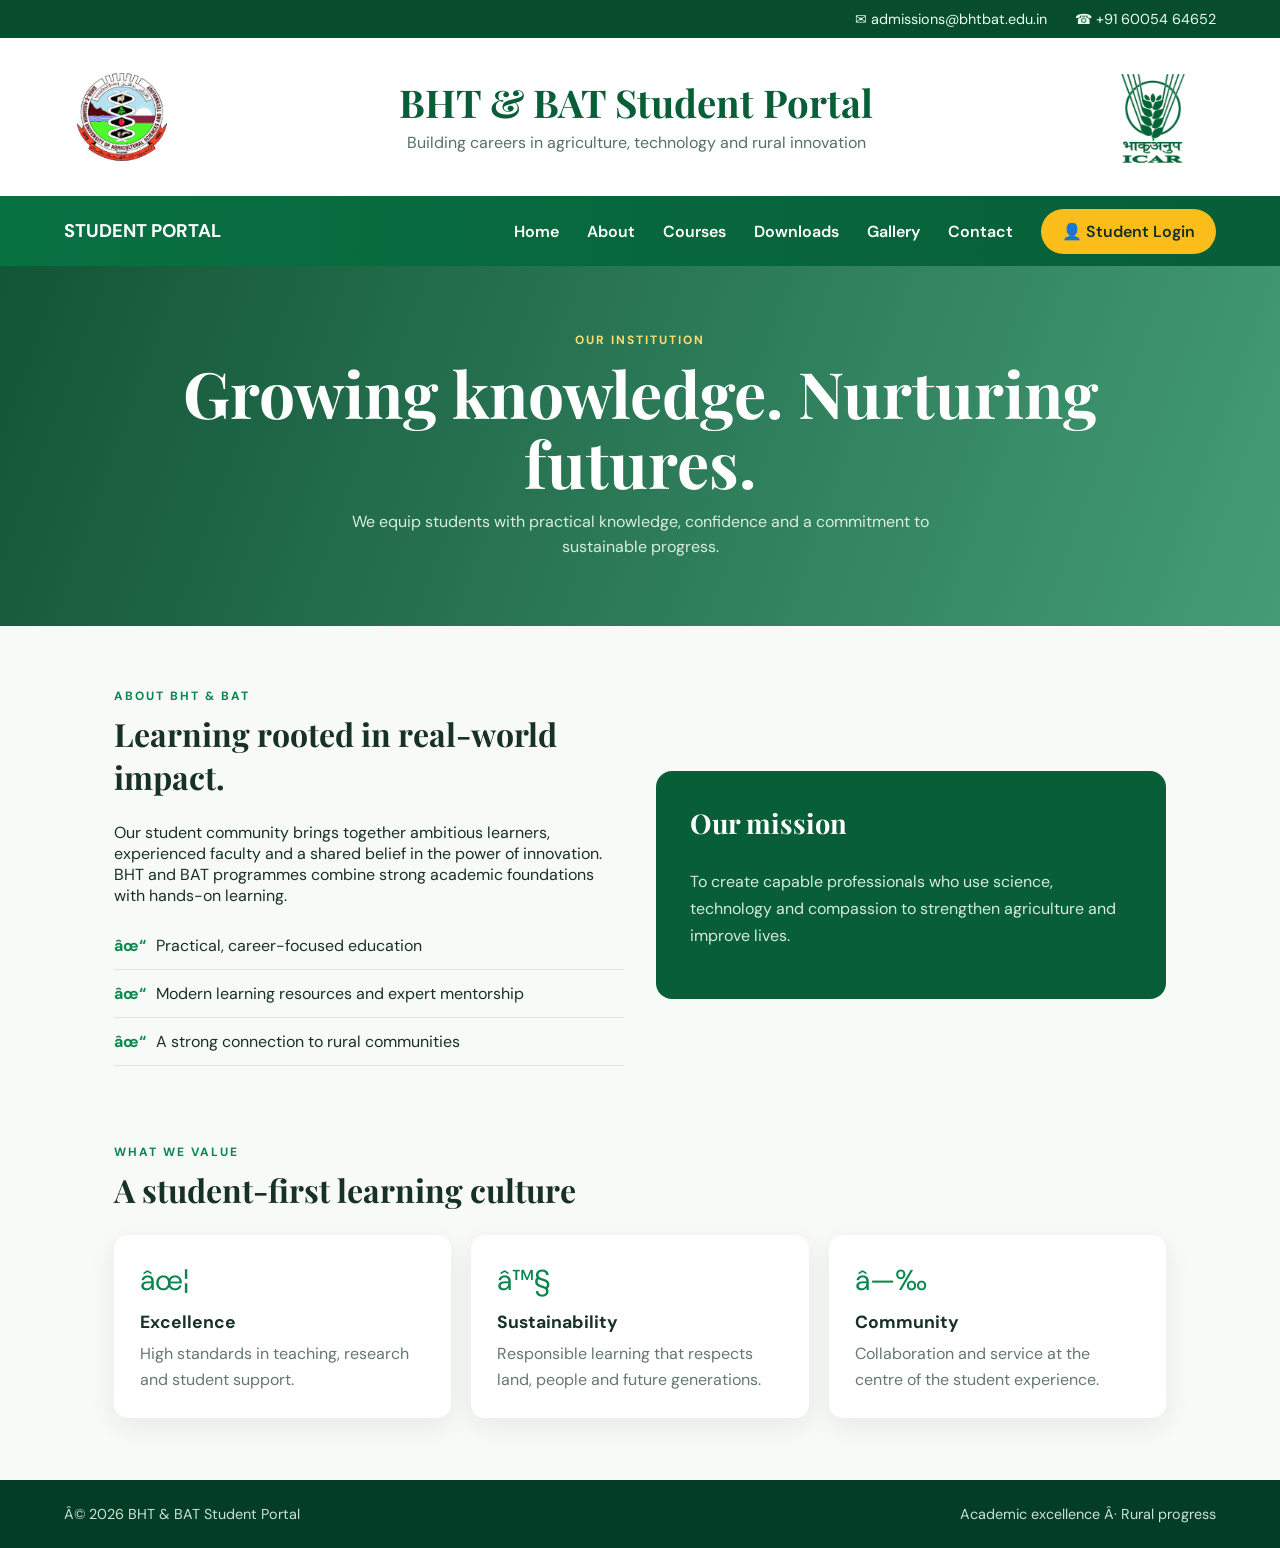
==== commit 0ac07517: "logo edited" ====
--- a/about.html
+++ b/about.html
@@ -1,6 +1,7 @@
-﻿<!doctype html><html lang="en"><head><meta charset="UTF-8"><meta name="viewport" content="width=device-width,initial-scale=1.0"><title>About | BHT & BAT Portal</title><link rel="stylesheet" href="portal.css"></head><body><div class="topbar"><span>&#9993; admissions@bhtbat.edu.in</span><span>&#9742; +91 60054 64652</span></div><header><div class="official-logo skuast-logo" role="img" aria-label="SKUAST Kashmir logo"></div><div class="brand"><h1>BHT &amp; BAT Student Portal</h1><p>Building careers in agriculture, technology and rural innovation</p></div><div class="official-logo icar-logo" role="img" aria-label="ICAR logo"></div></header><nav><div class="portal-name">STUDENT PORTAL</div><a href="index.html">Home</a><a href="about.html">About</a><a href="courses.html">Courses</a><a href="downloads.html">Downloads</a><a href="gallery.html">Gallery</a><a href="contact.html">Contact</a><a class="login" href="login.html">&#128100; Student Login</a></nav><section class="page-hero"><div class="eyebrow">Our institution</div><h2>Growing knowledge. Nurturing futures.</h2><p>We equip students with practical knowledge, confidence and a commitment to sustainable progress.</p></section><main><section class="split"><div><div class="label">About BHT & BAT</div><h2 class="title">Learning rooted in real-world impact.</h2><p>Our student community brings together ambitious learners, experienced faculty and a shared belief in the power of innovation. BHT and BAT programmes combine strong academic foundations with hands-on learning.</p><ul class="list"><li>Practical, career-focused education</li><li>Modern learning resources and expert mentorship</li><li>A strong connection to rural communities</li></ul></div><aside class="feature"><h3>Our mission</h3><p>To create capable professionals who use science, technology and compassion to strengthen agriculture and improve lives.</p></aside></section><section style="margin-top:62px"><div class="label">What we value</div><h2 class="title">A student-first learning culture</h2><div class="grid"><article class="card"><div class="icon">âœ¦</div><h3>Excellence</h3><p>High standards in teaching, research and student support.</p></article><article class="card"><div class="icon">â™§</div><h3>Sustainability</h3><p>Responsible learning that respects land, people and future generations.</p></article><article class="card"><div class="icon">â—‰</div><h3>Community</h3><p>Collaboration and service at the centre of the student experience.</p></article></div></section></main><footer><span>Â© 2026 BHT & BAT Student Portal</span><span>Academic excellence Â· Rural progress</span></footer></body></html>
+﻿<!doctype html><html lang="en"><head><meta charset="UTF-8"><meta name="viewport" content="width=device-width,initial-scale=1.0"><title>About | BHT & BAT Portal</title><link rel="stylesheet" href="portal.css"></head><body><div class="topbar"><span>&#9993; admissions@bhtbat.edu.in</span><span>&#9742; +91 60054 64652</span></div><header><img class="official-logo skuast-logo" src="skuast-kashmir-logo.png" alt="SKUAST Kashmir logo"><div class="brand"><h1>BHT &amp; BAT Student Portal</h1><p>Building careers in agriculture, technology and rural innovation</p></div><img class="official-logo icar-logo" src="icar-logo.png" alt="ICAR logo"></header><nav><div class="portal-name">STUDENT PORTAL</div><a href="index.html">Home</a><a href="about.html">About</a><a href="courses.html">Courses</a><a href="downloads.html">Downloads</a><a href="gallery.html">Gallery</a><a href="contact.html">Contact</a><a class="login" href="login.html">&#128100; Student Login</a></nav><section class="page-hero"><div class="eyebrow">Our institution</div><h2>Growing knowledge. Nurturing futures.</h2><p>We equip students with practical knowledge, confidence and a commitment to sustainable progress.</p></section><main><section class="split"><div><div class="label">About BHT & BAT</div><h2 class="title">Learning rooted in real-world impact.</h2><p>Our student community brings together ambitious learners, experienced faculty and a shared belief in the power of innovation. BHT and BAT programmes combine strong academic foundations with hands-on learning.</p><ul class="list"><li>Practical, career-focused education</li><li>Modern learning resources and expert mentorship</li><li>A strong connection to rural communities</li></ul></div><aside class="feature"><h3>Our mission</h3><p>To create capable professionals who use science, technology and compassion to strengthen agriculture and improve lives.</p></aside></section><section style="margin-top:62px"><div class="label">What we value</div><h2 class="title">A student-first learning culture</h2><div class="grid"><article class="card"><div class="icon">âœ¦</div><h3>Excellence</h3><p>High standards in teaching, research and student support.</p></article><article class="card"><div class="icon">â™§</div><h3>Sustainability</h3><p>Responsible learning that respects land, people and future generations.</p></article><article class="card"><div class="icon">â—‰</div><h3>Community</h3><p>Collaboration and service at the centre of the student experience.</p></article></div></section></main><footer><span>Â© 2026 BHT & BAT Student Portal</span><span>Academic excellence Â· Rural progress</span></footer></body></html>
 
 
 
 
 
+
--- a/portal.css
+++ b/portal.css
@@ -1,5 +1,6 @@
 ﻿@import url('https://fonts.googleapis.com/css2?family=DM+Sans:wght@400;500;600;700&family=Playfair+Display:wght@600;700&display=swap');
-:root{--forest:#075e37;--deep:#064c2d;--green:#09864e;--mint:#e9f6ed;--gold:#fbbd19;--ink:#183128;--paper:#f7faf7}*{box-sizing:border-box}body{margin:0;background:var(--paper);color:var(--ink);font-family:'DM Sans',sans-serif}.topbar{background:var(--deep);color:#eafff1;padding:10px max(5vw,28px);display:flex;justify-content:flex-end;gap:28px;font-size:.9rem}.topbar span{display:flex;gap:7px}header{min-height:130px;padding:20px max(5vw,28px);background:#fff;display:flex;align-items:center;justify-content:space-between}.seal{width:78px;height:78px;border:3px solid var(--forest);border-radius:50%;display:grid;place-items:center;text-align:center;color:var(--forest);font-size:.72rem;line-height:1.05;font-weight:700}.brand{text-align:center}.brand h1{margin:0;color:var(--forest);font:700 clamp(1.45rem,3vw,2.45rem)/1.1 'Playfair Display',serif}.brand p{margin:8px 0 0;color:#567064}.agri{font-size:3rem;color:var(--forest)}.official-logo{width:118px;height:118px;flex:0 0 auto;background-image:url("institution-logos-reference.png");background-repeat:no-repeat;background-size:1920px 943px}.skuast-logo{background-position:-176px -100px}.icar-logo{width:126px;background-position:-1600px -96px}nav{background:linear-gradient(90deg,#087142,#075e37);padding:0 max(5vw,28px);min-height:70px;display:flex;align-items:center;gap:28px;color:#fff}.portal-name{margin-right:auto;font-size:1.15rem;font-weight:700}nav a{color:#fff;text-decoration:none;font-weight:600}.login{background:var(--gold);color:#172e24;padding:12px 21px;border-radius:999px;white-space:nowrap;display:inline-flex;align-items:center;justify-content:center}.page-hero{padding:66px max(5vw,28px);background:linear-gradient(110deg,#064c2df2,#087d4bbf),url('https://images.unsplash.com/photo-1500076656116-558758c1?auto=format&fit=crop&w=1800&q=80') center/cover;color:#fff;text-align:center}.page-hero .eyebrow{color:#ffdb70;text-transform:uppercase;letter-spacing:2px;font-size:.75rem;font-weight:700}.page-hero h2{font:700 clamp(2.4rem,5vw,4rem)/1.1 'Playfair Display',serif;margin:10px 0}.page-hero p{max-width:650px;margin:auto;color:#d8eee0;line-height:1.6}main{max-width:1100px;margin:auto;padding:62px 24px}.label{color:var(--green);text-transform:uppercase;letter-spacing:2px;font-weight:700;font-size:.75rem}.title{font:700 2rem 'Playfair Display',serif;margin:8px 0 24px}.grid{display:grid;grid-template-columns:repeat(3,1fr);gap:20px}.card{background:#fff;padding:26px;border-radius:14px;box-shadow:0 8px 26px #17442a14}.card .icon{font-size:1.8rem;color:var(--green)}.card h3{margin:12px 0 8px;font-size:1.1rem}.card p{margin:0;color:#64786d;line-height:1.6}.split{display:grid;grid-template-columns:1fr 1fr;gap:32px;align-items:center}.feature{background:var(--forest);padding:34px;border-radius:16px;color:white}.feature h3{font:700 1.7rem 'Playfair Display',serif;margin-top:0}.feature p{color:#d6ecdc;line-height:1.7}.list{padding:0;list-style:none}.list li{padding:13px 0;border-bottom:1px solid #dce9e0}.list li:before{content:'âœ“';color:var(--green);font-weight:700;margin-right:10px}.course{border-top:5px solid var(--green)}.course.gold{border-color:var(--gold)}.course ul{padding-left:18px;color:#64786d;line-height:1.8}.download{display:flex;align-items:center;gap:17px}.download .file{width:48px;height:52px;display:grid;place-items:center;border-radius:8px;background:var(--mint);color:var(--forest);font-weight:700;font-size:.78rem}.download a{margin-left:auto;color:var(--forest);font-weight:700;text-decoration:none}.form{background:#fff;padding:30px;border-radius:15px;box-shadow:0 8px 26px #17442a14}.form label{display:block;font-weight:600;margin:13px 0 7px}.form input,.form textarea,.form select{width:100%;padding:13px;border:1px solid #d6e2d9;border-radius:8px;font:inherit}.form textarea{min-height:120px}.btn{margin-top:18px;background:var(--gold);border:0;border-radius:8px;padding:13px 22px;font:700 1rem 'DM Sans';color:#172e24;cursor:pointer}.login-wrap{max-width:470px;margin:0 auto}.login-card{background:#fff;padding:38px;border-radius:16px;box-shadow:0 13px 35px #17442a1e;text-align:center}.login-card .round{width:66px;height:66px;border-radius:50%;background:var(--mint);color:var(--forest);display:grid;place-items:center;margin:0 auto 15px;font-size:1.8rem}.login-card h3{font:700 1.75rem 'Playfair Display',serif;margin:0 0 7px}.login-card p{color:#718379;margin-bottom:22px}.login-card .form{text-align:left;padding:0;box-shadow:none}.login-card .btn{width:100%}.small-link{display:block;color:var(--green);font-size:.88rem;text-align:center;margin-top:17px;text-decoration:none}footer{padding:25px max(5vw,28px);background:#043d26;color:#cce2d4;display:flex;justify-content:space-between;font-size:.9rem}@media(max-width:750px){.official-logo{transform:scale(.68)}.icar-logo{display:none}.grid,.split{grid-template-columns:1fr}.topbar{justify-content:center;font-size:.75rem;gap:12px}.agri{display:none}.brand p{display:none}nav{padding:14px 24px;flex-wrap:wrap;gap:14px}.portal-name{width:100%}nav a:not(.login){font-size:.84rem}footer{display:block;line-height:2}}
+:root{--forest:#075e37;--deep:#064c2d;--green:#09864e;--mint:#e9f6ed;--gold:#fbbd19;--ink:#183128;--paper:#f7faf7}*{box-sizing:border-box}body{margin:0;background:var(--paper);color:var(--ink);font-family:'DM Sans',sans-serif}.topbar{background:var(--deep);color:#eafff1;padding:10px max(5vw,28px);display:flex;justify-content:flex-end;gap:28px;font-size:.9rem}.topbar span{display:flex;gap:7px}header{min-height:130px;padding:20px max(5vw,28px);background:#fff;display:flex;align-items:center;justify-content:space-between}.seal{width:78px;height:78px;border:3px solid var(--forest);border-radius:50%;display:grid;place-items:center;text-align:center;color:var(--forest);font-size:.72rem;line-height:1.05;font-weight:700}.brand{text-align:center}.brand h1{margin:0;color:var(--forest);font:700 clamp(1.45rem,3vw,2.45rem)/1.1 'Playfair Display',serif}.brand p{margin:8px 0 0;color:#567064}.agri{font-size:3rem;color:var(--forest)}.official-logo{width:118px;height:118px;flex:0 0 auto;object-fit:contain;background:#fff}.skuast-logo{}.icar-logo{width:126px}nav{background:linear-gradient(90deg,#087142,#075e37);padding:0 max(5vw,28px);min-height:70px;display:flex;align-items:center;gap:28px;color:#fff}.portal-name{margin-right:auto;font-size:1.15rem;font-weight:700}nav a{color:#fff;text-decoration:none;font-weight:600}.login{background:var(--gold);color:#172e24;padding:12px 21px;border-radius:999px;white-space:nowrap;display:inline-flex;align-items:center;justify-content:center}.page-hero{padding:66px max(5vw,28px);background:linear-gradient(110deg,#064c2df2,#087d4bbf),url('https://images.unsplash.com/photo-1500076656116-558758c1?auto=format&fit=crop&w=1800&q=80') center/cover;color:#fff;text-align:center}.page-hero .eyebrow{color:#ffdb70;text-transform:uppercase;letter-spacing:2px;font-size:.75rem;font-weight:700}.page-hero h2{font:700 clamp(2.4rem,5vw,4rem)/1.1 'Playfair Display',serif;margin:10px 0}.page-hero p{max-width:650px;margin:auto;color:#d8eee0;line-height:1.6}main{max-width:1100px;margin:auto;padding:62px 24px}.label{color:var(--green);text-transform:uppercase;letter-spacing:2px;font-weight:700;font-size:.75rem}.title{font:700 2rem 'Playfair Display',serif;margin:8px 0 24px}.grid{display:grid;grid-template-columns:repeat(3,1fr);gap:20px}.card{background:#fff;padding:26px;border-radius:14px;box-shadow:0 8px 26px #17442a14}.card .icon{font-size:1.8rem;color:var(--green)}.card h3{margin:12px 0 8px;font-size:1.1rem}.card p{margin:0;color:#64786d;line-height:1.6}.split{display:grid;grid-template-columns:1fr 1fr;gap:32px;align-items:center}.feature{background:var(--forest);padding:34px;border-radius:16px;color:white}.feature h3{font:700 1.7rem 'Playfair Display',serif;margin-top:0}.feature p{color:#d6ecdc;line-height:1.7}.list{padding:0;list-style:none}.list li{padding:13px 0;border-bottom:1px solid #dce9e0}.list li:before{content:'âœ“';color:var(--green);font-weight:700;margin-right:10px}.course{border-top:5px solid var(--green)}.course.gold{border-color:var(--gold)}.course ul{padding-left:18px;color:#64786d;line-height:1.8}.download{display:flex;align-items:center;gap:17px}.download .file{width:48px;height:52px;display:grid;place-items:center;border-radius:8px;background:var(--mint);color:var(--forest);font-weight:700;font-size:.78rem}.download a{margin-left:auto;color:var(--forest);font-weight:700;text-decoration:none}.form{background:#fff;padding:30px;border-radius:15px;box-shadow:0 8px 26px #17442a14}.form label{display:block;font-weight:600;margin:13px 0 7px}.form input,.form textarea,.form select{width:100%;padding:13px;border:1px solid #d6e2d9;border-radius:8px;font:inherit}.form textarea{min-height:120px}.btn{margin-top:18px;background:var(--gold);border:0;border-radius:8px;padding:13px 22px;font:700 1rem 'DM Sans';color:#172e24;cursor:pointer}.login-wrap{max-width:470px;margin:0 auto}.login-card{background:#fff;padding:38px;border-radius:16px;box-shadow:0 13px 35px #17442a1e;text-align:center}.login-card .round{width:66px;height:66px;border-radius:50%;background:var(--mint);color:var(--forest);display:grid;place-items:center;margin:0 auto 15px;font-size:1.8rem}.login-card h3{font:700 1.75rem 'Playfair Display',serif;margin:0 0 7px}.login-card p{color:#718379;margin-bottom:22px}.login-card .form{text-align:left;padding:0;box-shadow:none}.login-card .btn{width:100%}.small-link{display:block;color:var(--green);font-size:.88rem;text-align:center;margin-top:17px;text-decoration:none}footer{padding:25px max(5vw,28px);background:#043d26;color:#cce2d4;display:flex;justify-content:space-between;font-size:.9rem}@media(max-width:750px){.official-logo{transform:scale(.68)}.icar-logo{display:none}.grid,.split{grid-template-columns:1fr}.topbar{justify-content:center;font-size:.75rem;gap:12px}.agri{display:none}.brand p{display:none}nav{padding:14px 24px;flex-wrap:wrap;gap:14px}.portal-name{width:100%}nav a:not(.login){font-size:.84rem}footer{display:block;line-height:2}}
 
 
 
+
